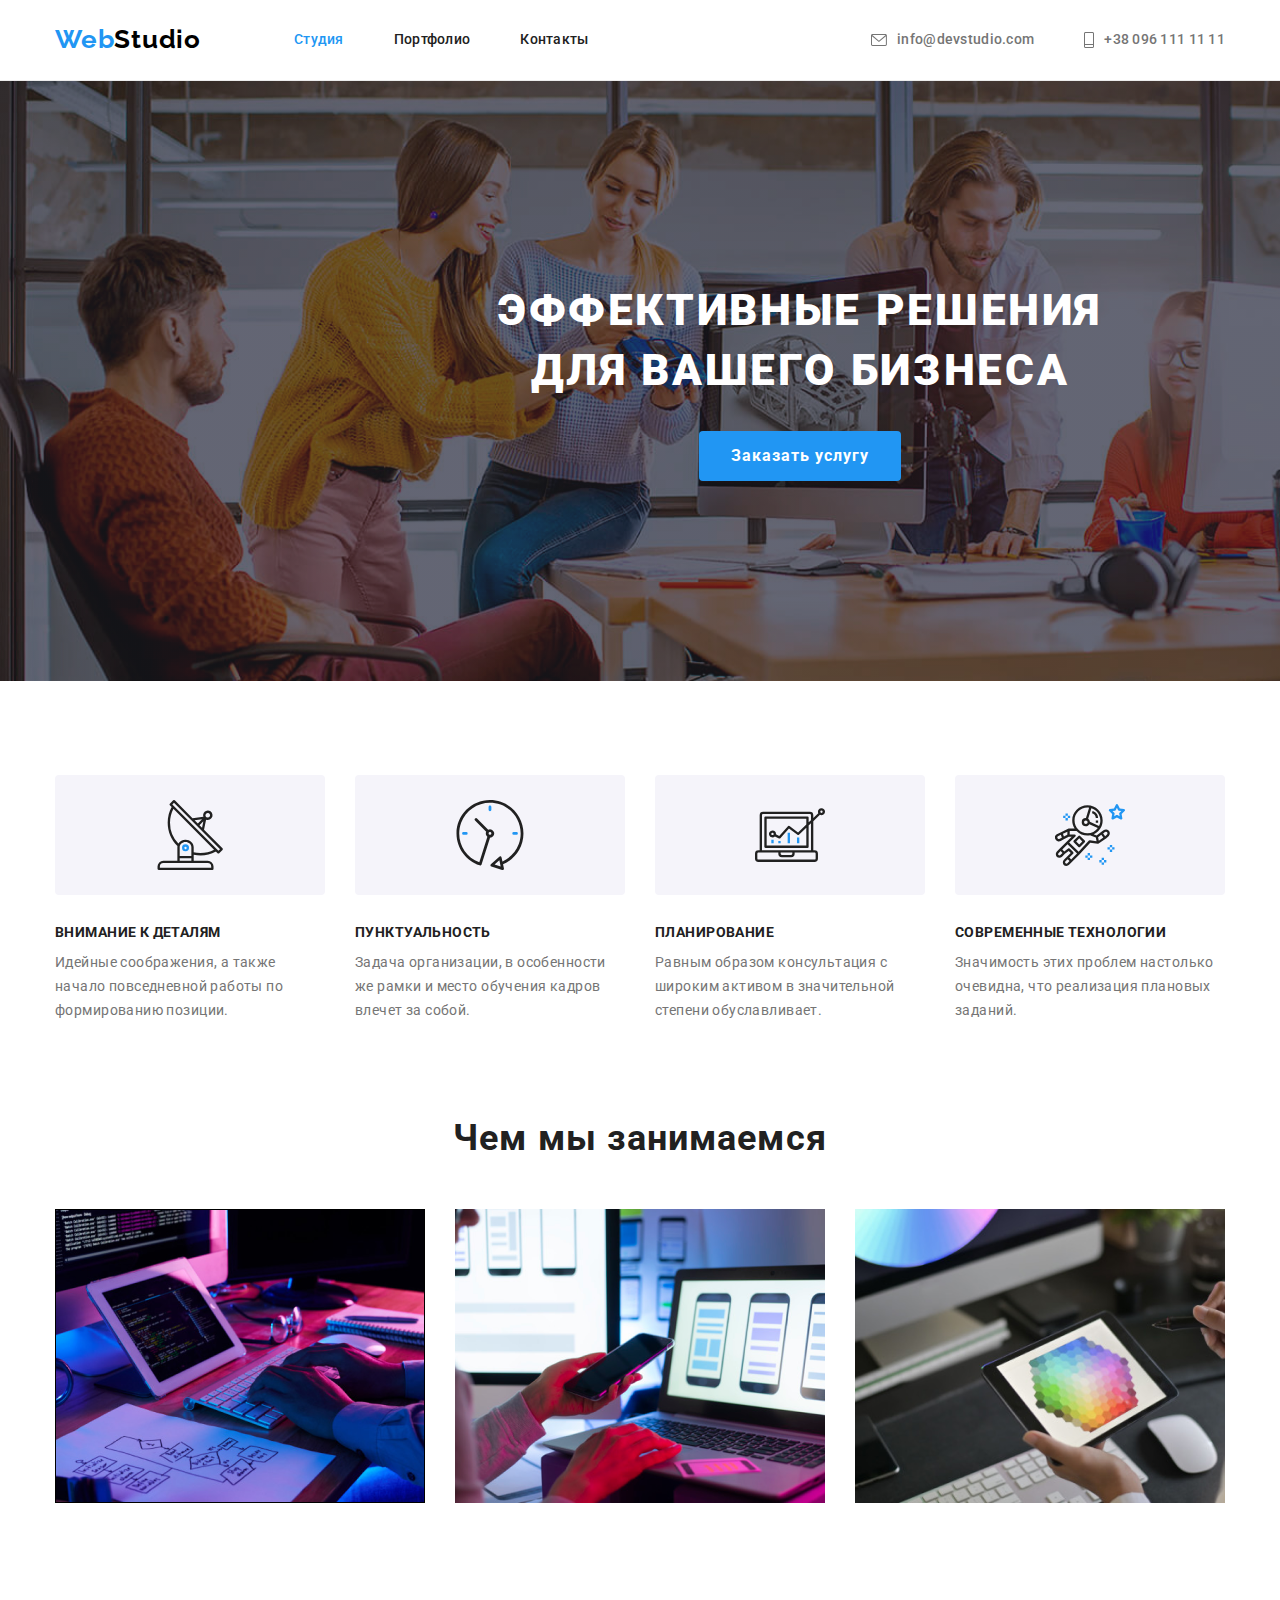
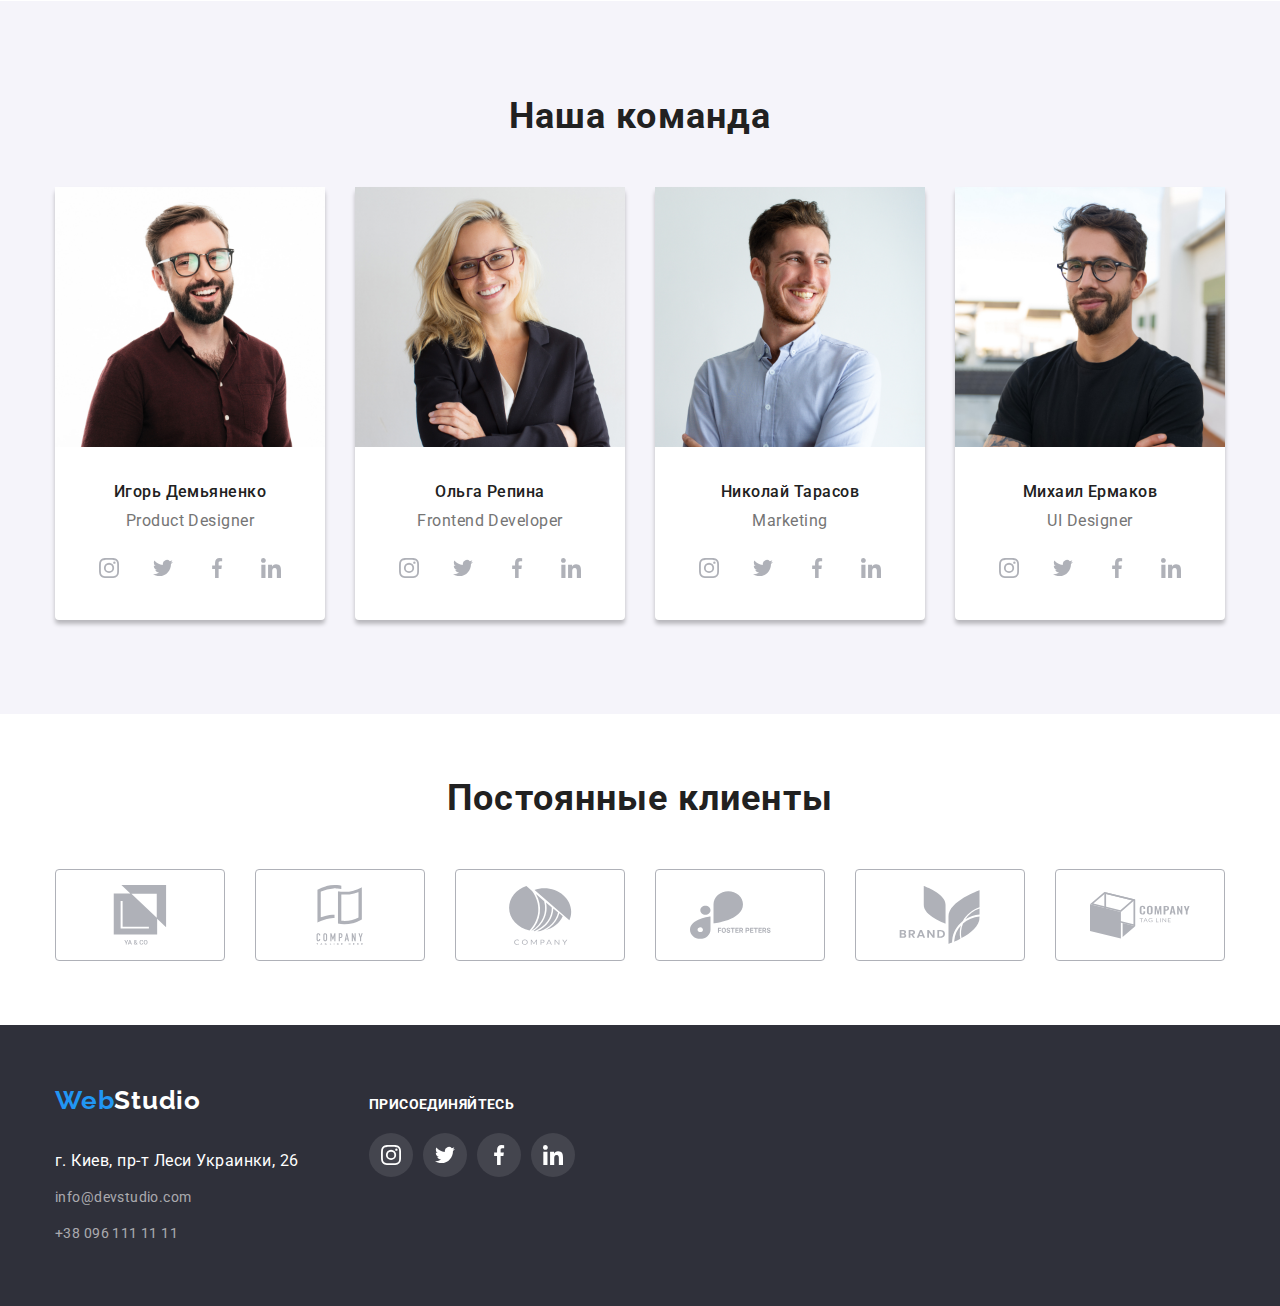
==== index.html @ 95e8246b "копия 4 дз" ====
<!DOCTYPE html>
<html lang="ru">
  <head>
    <meta charset="UTF-8" />
    <meta http-equiv="X-UA-Compatible" content="IE=edge" />
    <meta name="viewport" content="width=device-width, initial-scale=1.0" />
    <link rel="preconnect" href="https://fonts.googleapis.com" />
    <link rel="preconnect" href="https://fonts.gstatic.com" crossorigin />
    <link
      href="https://fonts.googleapis.com/css2?family=Raleway:wght@700&family=Roboto:wght@400;500;700;900&display=swap"
      rel="stylesheet"
    />
    <link
      rel="stylesheet"
      href="https://cdnjs.cloudflare.com/ajax/libs/modern-normalize/1.1.0/modern-normalize.min.css"
    />
    <link rel="stylesheet" href="./css/style.css" />
    <title>Document</title>
  </head>
  <body class="page">
    <!-- Хэдер -->
    <header class="page-header">
      <div class="conteiner main-nav">
        <nav class="main-nav">
          <a href="./index.html" class="logo"
            ><span class="logo-web">Web</span
            ><span class="logo-studio">Studio</span></a
          >
          <ul class="site-nav list">
            <li class="item">
              <a href="./index.html" class="link-nav current">Студия</a>
            </li>
            <li class="item">
              <a href="./portfolio.html" class="link-nav">Портфолио</a>
            </li>
            <li class="item"><a href="" class="link-nav">Контакты</a></li>
          </ul>
        </nav>

        <ul class="auth-nav list">
          <li class="item">
            <a href="mailto:info@devstudio.com" class="linkpadding link-align">
              <svg class="nav-svg" width="16" height="12">
                <use href="./images/icons.svg#icon-envelope"></use>
              </svg>
              info@devstudio.com</a
            >
          </li>
          <li class="item">
            <a href="tel:+380961111111" class="linkpadding link-align">
              <svg class="nav-svg" width="10" height="16">
                <use href="./images/icons.svg#icon-Mobile"></use>
              </svg>
              +38 096 111 11 11</a
            >
          </li>
        </ul>
      </div>
    </header>
    <main>
      <section class="hero">
        <h1 class="hero-title">Эффективные решения <br />для вашего бизнеса</h1>
        <button type="button" class="button primary">Заказать услугу</button>
      </section>
      <section class="section nobottom">
        <div class="conteiner">
          <h2 class="title visually-hidden">Особенности</h2>
          <ul class="list peculiarities">
            <li class="item icon-antena">
              <div class="section-div-svg">
                <svg class="icon-svg" width="70" height="70">
                  <use href="./images/icons.svg#icon-antenna"></use>
                </svg>
              </div>
              <h3 class="subtitle">Внимание к деталям</h3>
              <p class="paragraph">
                Идейные соображения, а также начало повседневной работы по
                формированию позиции.
              </p>
            </li>
            <li class="item icon-clock">
              <div class="section-div-svg">
                <svg class="icon-svg" width="70" height="70">
                  <use href="./images/icons.svg#icon-clock"></use>
                </svg>
              </div>
              <h3 class="subtitle">Пунктуальность</h3>
              <p class="paragraph">
                Задача организации, в особенности же рамки и место обучения
                кадров влечет за собой.
              </p>
            </li>
            <li class="item">
              <div class="section-div-svg">
                <svg class="icon-svg" width="70" height="70">
                  <use href="./images/icons.svg#icon-diagram"></use>
                </svg>
              </div>
              <h3 class="subtitle">Планирование</h3>
              <p class="paragraph">
                Равным образом консультация с широким активом в значительной
                степени обуславливает.
              </p>
            </li>
            <li class="item">
              <div class="section-div-svg">
                <svg class="icon-svg" width="70" height="70">
                  <use href="./images/icons.svg#icon-astronaut"></use>
                </svg>
              </div>
              <h3 class="subtitle">Современные технологии</h3>
              <p class="paragraph">
                Значимость этих проблем настолько очевидна, что реализация
                плановых заданий.
              </p>
            </li>
          </ul>
        </div>
      </section>
      <section class="section">
        <div class="conteiner">
          <h2 class="title">Чем мы занимаемся</h2>
          <ul class="list works">
            <li class="itemwork">
              <img width="370" src="./images/box1.jpg" alt="Написание кода" />
            </li>
            <li class="itemwork">
              <img
                width="370"
                src="./images/box2.jpg"
                alt="Создание приложений"
              />
            </li>
            <li class="itemwork">
              <img width="370" src="./images/box3.jpg" alt="Дизайн" />
            </li>
          </ul>
        </div>
      </section>
      <section class="section bg-section-command">
        <div class="conteiner">
          <h2 class="title">Наша команда</h2>
          <ul class="list command">
            <li class="itemcomand">
              <img
                class="imgcommand"
                src="./images/img1.jpg"
                alt="Игорь Демьяненко"
                width="270"
              />
              <div class="dcommand">
                <h3 class="team">Игорь Демьяненко</h3>
                <p lang="en-GB" class="work">Product Designer</p>
                <ul class="command-svg">
                  <li class="command-li">
                    <a class="button-svg" href=""
                      ><svg class="command-li-svg" width="20" height="20">
                        <use
                          href="./images/icons.svg#icon-instagram"
                        ></use></svg
                    ></a>
                  </li>
                  <li class="command-li">
                    <a class="button-svg" href=""
                      ><svg class="command-li-svg" width="20" height="20">
                        <use href="./images/icons.svg#icon-twitter"></use></svg
                    ></a>
                  </li>
                  <li class="command-li">
                    <a class="button-svg" href=""
                      ><svg class="command-li-svg" width="20" height="20">
                        <use href="./images/icons.svg#icon-facebook"></use></svg
                    ></a>
                  </li>
                  <li class="command-li">
                    <a class="button-svg" href=""
                      ><svg class="command-li-svg" width="20" height="20">
                        <use href="./images/icons.svg#icon-linkedin"></use></svg
                    ></a>
                  </li>
                </ul>
              </div>
            </li>
            <li class="itemcomand">
              <img
                class="imgcommand"
                src="./images/img2.jpg"
                alt="Ольга Репина"
                width="270"
              />
              <div class="dcommand">
                <h3 class="team">Ольга Репина</h3>
                <p lang="en-GB" class="work">Frontend Developer</p>

                <ul class="command-svg">
                  <li class="command-li">
                    <a class="button-svg" href=""
                      ><svg class="command-li-svg" width="20" height="20">
                        <use
                          href="./images/icons.svg#icon-instagram"
                        ></use></svg
                    ></a>
                  </li>
                  <li class="command-li">
                    <a class="button-svg" href=""
                      ><svg class="command-li-svg" width="20" height="20">
                        <use href="./images/icons.svg#icon-twitter"></use></svg
                    ></a>
                  </li>
                  <li class="command-li">
                    <a class="button-svg" href=""
                      ><svg class="command-li-svg" width="20" height="20">
                        <use href="./images/icons.svg#icon-facebook"></use></svg
                    ></a>
                  </li>
                  <li class="command-li">
                    <a class="button-svg" href=""
                      ><svg class="command-li-svg" width="20" height="20">
                        <use href="./images/icons.svg#icon-linkedin"></use></svg
                    ></a>
                  </li>
                </ul>
              </div>
            </li>
            <li class="itemcomand">
              <img
                class="imgcommand"
                src="./images/img3.jpg"
                alt="Николай Тарасов"
                width="270"
              />
              <div class="dcommand">
                <h3 class="team">Николай Тарасов</h3>
                <p lang="en-GB" class="work">Marketing</p>
                <ul class="command-svg">
                  <li class="command-li">
                    <a class="button-svg" href=""
                      ><svg class="command-li-svg" width="20" height="20">
                        <use
                          href="./images/icons.svg#icon-instagram"
                        ></use></svg
                    ></a>
                  </li>
                  <li class="command-li">
                    <a class="button-svg" href=""
                      ><svg class="command-li-svg" width="20" height="20">
                        <use href="./images/icons.svg#icon-twitter"></use></svg
                    ></a>
                  </li>
                  <li class="command-li">
                    <a class="button-svg" href=""
                      ><svg class="command-li-svg" width="20" height="20">
                        <use href="./images/icons.svg#icon-facebook"></use></svg
                    ></a>
                  </li>
                  <li class="command-li">
                    <a class="button-svg" href=""
                      ><svg class="command-li-svg" width="20" height="20">
                        <use href="./images/icons.svg#icon-linkedin"></use></svg
                    ></a>
                  </li>
                </ul>
              </div>
            </li>
            <li class="itemcomand">
              <img
                class="imgcommand"
                src="./images/img4.jpg"
                alt="Михаил Ермаков"
                width="270"
              />
              <div class="dcommand">
                <h3 class="team">Михаил Ермаков</h3>
                <p lang="en-GB" class="work">UI Designer</p>
                <ul class="command-svg">
                  <li class="command-li">
                    <a class="button-svg" href=""
                      ><svg class="command-li-svg" width="20" height="20">
                        <use
                          href="./images/icons.svg#icon-instagram"
                        ></use></svg
                    ></a>
                  </li>
                  <li class="command-li">
                    <a class="button-svg" href=""
                      ><svg class="command-li-svg" width="20" height="20">
                        <use href="./images/icons.svg#icon-twitter"></use></svg
                    ></a>
                  </li>
                  <li class="command-li">
                    <a class="button-svg" href=""
                      ><svg class="command-li-svg" width="20" height="20">
                        <use href="./images/icons.svg#icon-facebook"></use></svg
                    ></a>
                  </li>
                  <li class="command-li">
                    <a class="button-svg" href=""
                      ><svg class="command-li-svg" width="20" height="20">
                        <use href="./images/icons.svg#icon-linkedin"></use></svg
                    ></a>
                  </li>
                </ul>
              </div>
            </li>
          </ul>
        </div>
      </section>
      <section class="clients">
        <div class="conteiner">
          <h2 class="clients-title">Постоянные клиенты</h2>
          <ul class="clients-item">
            <li class="list">
              <a class="clients-button-svg" href=""
                ><svg class="command-li-svg" width="100" height="60">
                  <use href="./images/icons.svg#icon-union"></use></svg
              ></a>
            </li>
            <li class="list">
              <a class="clients-button-svg" href=""
                ><svg class="command-li-svg" width="100" height="60">
                  <use href="./images/icons.svg#icon-tagline"></use></svg
              ></a>
            </li>
            <li class="list">
              <a class="clients-button-svg" href=""
                ><svg class="command-li-svg" width="100" height="60">
                  <use href="./images/icons.svg#icon-company"></use></svg
              ></a>
            </li>
            <li class="list">
              <a class="clients-button-svg" href=""
                ><svg class="command-li-svg" width="100" height="60">
                  <use href="./images/icons.svg#icon-foster"></use></svg
              ></a>
            </li>
            <li class="list">
              <a class="clients-button-svg" href=""
                ><svg class="command-li-svg" width="100" height="60">
                  <use href="./images/icons.svg#icon-brand"></use></svg
              ></a>
            </li>
            <li class="list">
              <a class="clients-button-svg" href=""
                ><svg class="command-li-svg" width="100" height="60">
                  <use href="./images/icons.svg#icon-taglines"></use></svg
              ></a>
            </li>
          </ul>
        </div>
      </section>
    </main>
    <footer class="footer">
      <div class="conteiner footer-conteiner">
        <div class="adress-div">
          <a href="./index.html" class="logof"
            ><span class="logo-web">Web</span
            ><span class="logo-studiow">Studio</span></a
          >
          <address class="fotter adress">
            <p class="footer-par">г. Киев, пр-т Леси Украинки, 26</p>
            <ul class="mail">
              <li class="listf">
                <a href="mailto:info@devstudio.com" class="link-navf"
                  >info@devstudio.com</a
                >
              </li>
              <li class="listf">
                <a href="tel:+380961111111" class="link-navf"
                  >+38 096 111 11 11</a
                >
              </li>
            </ul>
          </address>
        </div>
        <div class="conect-div">
          <p class="footer-conect">присоединяйтесь</p>
          <ul class="list">
            <li class="command-li">
              <a class="footer-button-svg" href=""
                ><svg class="command-li-svg" width="20" height="20">
                  <use href="./images/icons.svg#icon-instagram"></use></svg
              ></a>
            </li>
            <li class="command-li">
              <a class="footer-button-svg" href=""
                ><svg class="command-li-svg" width="20" height="20">
                  <use href="./images/icons.svg#icon-twitter"></use></svg
              ></a>
            </li>
            <li class="command-li">
              <a class="footer-button-svg" href=""
                ><svg class="command-li-svg" width="20" height="20">
                  <use href="./images/icons.svg#icon-facebook"></use></svg
              ></a>
            </li>
            <li class="command-li">
              <a class="footer-button-svg" href=""
                ><svg class="command-li-svg" width="20" height="20">
                  <use href="./images/icons.svg#icon-linkedin"></use></svg
              ></a>
            </li>
          </ul>
        </div>
      </div>
    </footer>
  </body>
</html>
---- css/style.css ----
:root {
  --title-text-color: #212121;
  --primary-text-color: #757575;
  --accent-color: #2196f3;
  --primary-bg-color: #ffffff;
  --primary-white-color: #ffffff;
  --button-bg-color: #f5f4fa;
  --hover-bg-prbutton: #188ce8;
}
h1,
h2,
h3,
h4,
p,
ul {
  margin: 0;
  padding: 0;
}

.page {
  background-color: var(--primary-bg-color);
  color: var(--primary-text-color);
  font-family: Roboto, sans-serif;
}
.conteiner {
  margin-left: auto;
  margin-right: auto;
  width: 1200px;
  padding-left: 15px;
  padding-right: 15px;
}
.page-header {
  border-bottom: 1px solid #ececec;
}
.main-nav {
  display: flex;

  align-items: center;
}
.pnav {
  justify-content: center;
  margin-bottom: 50px;
}
.portfolio-section {
  padding-top: 94px;
  padding-bottom: 94px;
}
.list {
  list-style: none;
  margin-top: 0;
  margin-bottom: 0;
}
.main-nav .list + .list {
  margin-left: 8px;
}
.main-item {
  display: flex;
  flex-wrap: wrap;

  justify-content: center;
}
.litem {
  display: block;
  width: 370px;
  margin-right: 30px;
  margin-bottom: 30px;
}
.litem:nth-child(3n) {
  margin-right: 0;
}
.litem:nth-last-child(-n + 3) {
  margin-bottom: 0;
}

.link-nav {
  display: block;
  padding-top: 32px;
  padding-bottom: 32px;

  color: var(--title-text-color);
  font-weight: 500;
  font-size: 14px;
  line-height: 1.14;
  letter-spacing: 0.02em;
  text-decoration: none;
}
.link-nav:hover,
.link-nav:focus {
  color: var(--accent-color);
}
.link-nav.current {
  color: var(--accent-color);
}
.site-nav {
  display: flex;
  margin-left: 93px;
}
.site-nav .item + .item {
  margin-left: 50px;
}
.link-navf {
  font-size: 14px;
  line-height: 1.7;
  letter-spacing: 0.03em;
  color: rgba(255, 255, 255, 0.6);
  text-decoration: none;
}
.auth-nav {
  display: flex;
}
.auth-nav .item + .item {
  margin-left: 50px;
}
.auth-nav.list {
  margin-left: auto;
}
.linkpadding {
  display: flex;
  align-items: center;
  padding-top: 32px;
  padding-bottom: 32px;

  fill: #757575;
  color: var(--primary-text-color);
  font-weight: 500;
  font-size: 14px;
  line-height: 1.14;
  letter-spacing: 0.02em;
  text-decoration: none;
}
.linkpadding:hover,
.linkpadding:focus,
.alink.linkpadding:focus {
  color: var(--accent-color);
  fill: var(--accent-color);
}
.logo {
  font-family: "Raleway";
  font-weight: 700;
  font-size: 26px;
  line-height: 1.2;
  letter-spacing: 0.03em;
  text-decoration: none;
}
.logof {
  display: block;
  margin-bottom: 30px;
  font-family: "Raleway";
  font-weight: 700;
  font-size: 26px;
  line-height: 1.2;
  letter-spacing: 0.03em;
  text-decoration: none;
}
.logo-studio {
  color: #000000;
}
.logo-studiow {
  color: #ffffff;
  text-decoration: none;
}
.logo-web {
  color: var(--accent-color);
}
.hero {
  width: 1600px;
  margin-left: auto;
  margin-right: auto;
  background-repeat: no-repeat;
  background-size: cover;
  background-position: center;
  background-image: linear-gradient(
      to right,
      rgba(47, 48, 58, 0.4),
      rgba(47, 48, 58, 0.4)
    ),
    url(../images/Img.png);
  text-align: center;
  padding-top: 200px;
  padding-bottom: 200px;
}
.button {
  border-radius: 4px;
  padding: 10px 32px;
  cursor: pointer;
  color: var(--title-text-color);
  background-color: var(--button-bg-color);
  font-family: inherit;
  font-weight: 500;
  font-size: 16px;
  line-height: 1.62;
  letter-spacing: 0.03em;
  text-align: center;
}
.button:hover,
.button:focus {
  background-color: var(--accent-color);
  color: var(--primary-white-color);
  border: none;
}
.button.primary {
  color: var(--primary-white-color);
  background-color: var(--accent-color);
  font-family: inherit;
  font-weight: 700;
  font-size: 16px;
  line-height: 1.88;
  letter-spacing: 0.06em;
  border: none;
}
.button.primary:hover,
.button.primary:focus {
  background-color: var(--hover-bg-prbutton);
  color: var(--primary-white-color);
  border: none;
}
.bportfolio {
  padding: 6px 22px;
  cursor: pointer;
  color: var(--title-text-color);
  background-color: var(--button-bg-color);
  font-family: inherit;
  font-weight: 500;
  font-size: 16px;
  line-height: 1.62;
  letter-spacing: 0.03em;
  text-align: center;
  border: none;
}
.bportfolio:hover,
.bportfolio:focus {
  background-color: var(--accent-color);
  color: var(--primary-white-color);
  border: none;
  box-shadow: 0px 4px 4px 0px rgba(0, 0, 0, 0.25);
}
.hero-title {
  margin-top: 0;
  margin-bottom: 30px;

  color: var(--primary-white-color);
  font-weight: 900;
  font-size: 44px;
  line-height: 1.36;
  text-align: center;
  letter-spacing: 0.06em;
  text-transform: uppercase;
}
.section {
  padding-top: 94px;
  padding-bottom: 94px;
}
.section.nobottom {
  padding-bottom: 0;
}
.title {
  margin-top: 0;
  margin-bottom: 50px;

  color: var(--title-text-color);
  font-weight: 700;
  font-size: 36px;
  line-height: 1.17;
  text-align: center;
  letter-spacing: 0.03em;
}
.visually-hidden {
  position: absolute;
  width: 1px;
  height: 1px;
  margin: -1px;
  border: 0;
  padding: 0;

  white-space: nowrap;
  clip-path: inset(100%);
  clip: rect(0 0 0 0);
  overflow: hidden;
}
.peculiarities {
  display: flex;
}
.subtitle {
  margin-bottom: 10px;
}
.peculiarities .item + .item {
  margin-left: 30px;
}
.peculiarities .item {
  width: 270px;
}
.section .team {
  color: var(--title-text-color);
  font-weight: 500;
  font-size: 16px;
  line-height: 1.19;
  letter-spacing: 0.03em;
}
.section .work {
  line-height: 1.19;
  letter-spacing: 0.03em;
}
.works {
  display: flex;
}
.works .itemwork + .itemwork {
  margin-left: 30px;
}

.command {
  display: flex;
}
.nav-svg {
  margin-right: 10px;
}
.section-div-svg {
  display: flex;
  height: 120px;
  margin-bottom: 30px;
  align-items: center;
  justify-content: center;
  border-radius: 4px;
  background-color: #f5f4fa;
}

.command .itemcomand + .itemcomand {
  margin-left: 30px;
}
.dcommand {
  padding-top: 30px;
  padding-bottom: 30px;
}
.section .subtitle {
  color: var(--title-text-color);
  font-weight: 700;
  font-size: 14px;
  line-height: 1.14;
  letter-spacing: 0.03em;
  text-transform: uppercase;
}
.section .paragraph {
  font-size: 14px;
  line-height: 1.71;
  letter-spacing: 0.03em;
}
.link-portfolio {
  display: block;
  text-decoration: none;
  margin-bottom: 0px;
}
.project-card {
  display: block;
}

.project-card:hover,
.project-card:focus {
  box-shadow: 0px 1px 1px rgba(0, 0, 0, 0.12), 0px 4px 4px rgba(0, 0, 0, 0.06),
    1px 4px 6px rgba(0, 0, 0, 0.16);
}
.link-portfolio .work {
  color: var(--primary-text-color);
  line-height: 1.19;
  letter-spacing: 0.03em;
}
.img-portfolio {
  display: block;
}
.link-portfolio .team {
  color: var(--title-text-color);
  font-weight: 500;
  line-height: 1.19;
  letter-spacing: 0.03em;
}
.divportfolio {
  padding: 20px 24px;
  border-top: none;
  border-right: 1px solid #eeeeee;
  border-bottom: 1px solid #eeeeee;
  border-left: 1px solid #eeeeee;
}

.team {
  margin-bottom: 10px;
}

/* footer */
.adress {
  font-style: normal;
}
.footer {
  font-style: normal;
  background-color: #2f303a;
  padding-top: 60px;
  padding-bottom: 60px;
}
.lfooter {
  margin-bottom: 20px;
}
.listf {
  list-style: none;
  margin-top: 0;
  margin-bottom: 0;
}
.listf:not(:last-child) {
  margin-bottom: 9px;
}
.footer-par {
  margin-bottom: 9px;
  font-style: normal;
  line-height: 1.7;
  letter-spacing: 0.03em;
  color: #ffffff;
}
.mail {
  line-height: 1.7;
  letter-spacing: 0.03em;
  color: rgba(255, 255, 255, 0.6);
}
.footer-conect {
  margin-bottom: 20px;
  font-weight: 700;
  font-size: 14px;
  line-height: 1.14;
  letter-spacing: 0.03em;
  text-transform: uppercase;

  color: #ffffff;
}

.footer .list {
  display: flex;
}
.footer-button-svg {
  width: 44px;
  height: 44px;
  display: flex;
  justify-content: center;
  align-items: center;
  border-radius: 50%;
  border: none;
  cursor: pointer;
  background-color: rgba(255, 255, 255, 0.1);
  fill: #ffffff;
}
.footer-button-svg:hover,
.footer-button-svg:focus {
  background-color: var(--accent-color);
  fill: #ffffff;
}
.footer-conteiner {
  display: flex;
  align-items: baseline;
}
.adress-div {
  margin-right: 70px;
}
.work {
  margin-bottom: 16px;
}
.button-svg {
  width: 44px;
  height: 44px;
  display: flex;
  justify-content: center;
  align-items: center;
  border-radius: 50%;
  border: none;
  cursor: pointer;
  background-color: inherit;

  fill: #afb1b8;
}
.button-svg:hover,
.button-svg:focus {
  background-color: var(--accent-color);
  fill: #ffffff;
}
.bg-section-command {
  background-color: #f5f4fa;
}
.itemcomand {
  text-align: center;

  background-color: var(--primary-white-color);
  border-radius: 4px;
  box-shadow: 0px 4px 4px 0px rgba(0, 0, 0, 0.25);
}
.command-svg {
  list-style: none;
  display: flex;
  justify-content: center;
}

.clients {
  padding-top: 64px;
  padding-bottom: 64px;
}
.command-li {
  margin-right: 10px;
}
.command-li:nth-child(4n) {
  margin-right: 0;
}
.clients-title {
  color: var(--title-text-color);
  margin-bottom: 50px;
  font-weight: 700;
  font-size: 36px;
  line-height: 1.16;
  text-align: center;
  letter-spacing: 0.03em;
}
.clients-button-svg {
  width: 170px;
  height: 92px;
  display: flex;
  justify-content: center;
  align-items: center;
  border-radius: 4px;
  border: 1px solid #afb1b8;
  background-color: inherit;
  cursor: pointer;

  fill: #afb1b8;
}
.clients-button-svg:hover,
.clients-button-svg:focus {
  border: 1px solid var(--accent-color);
  fill: var(--accent-color);
}
.clients-item {
  display: flex;
}
.clients-item .list {
  margin-right: 30px;
  justify-content: center;
}

.clients-item .list:nth-child(6n) {
  margin-right: 0;
}
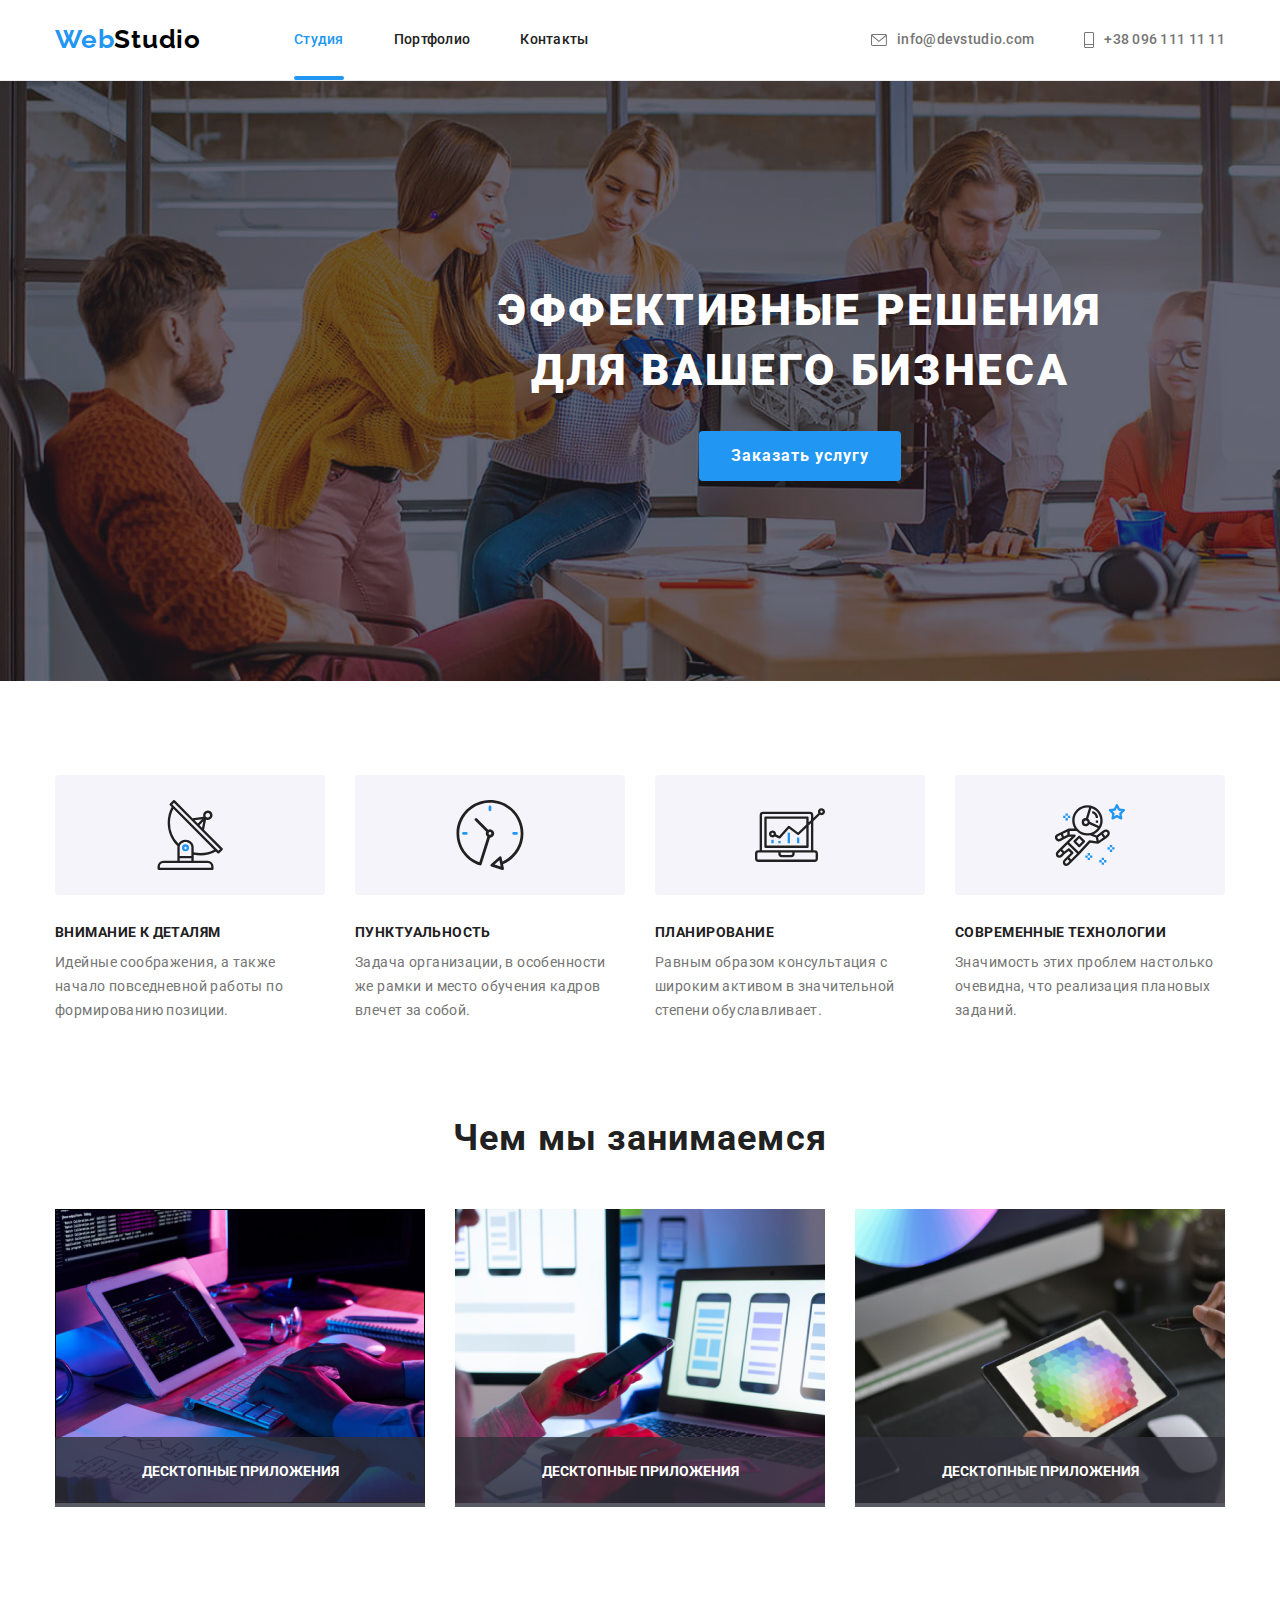
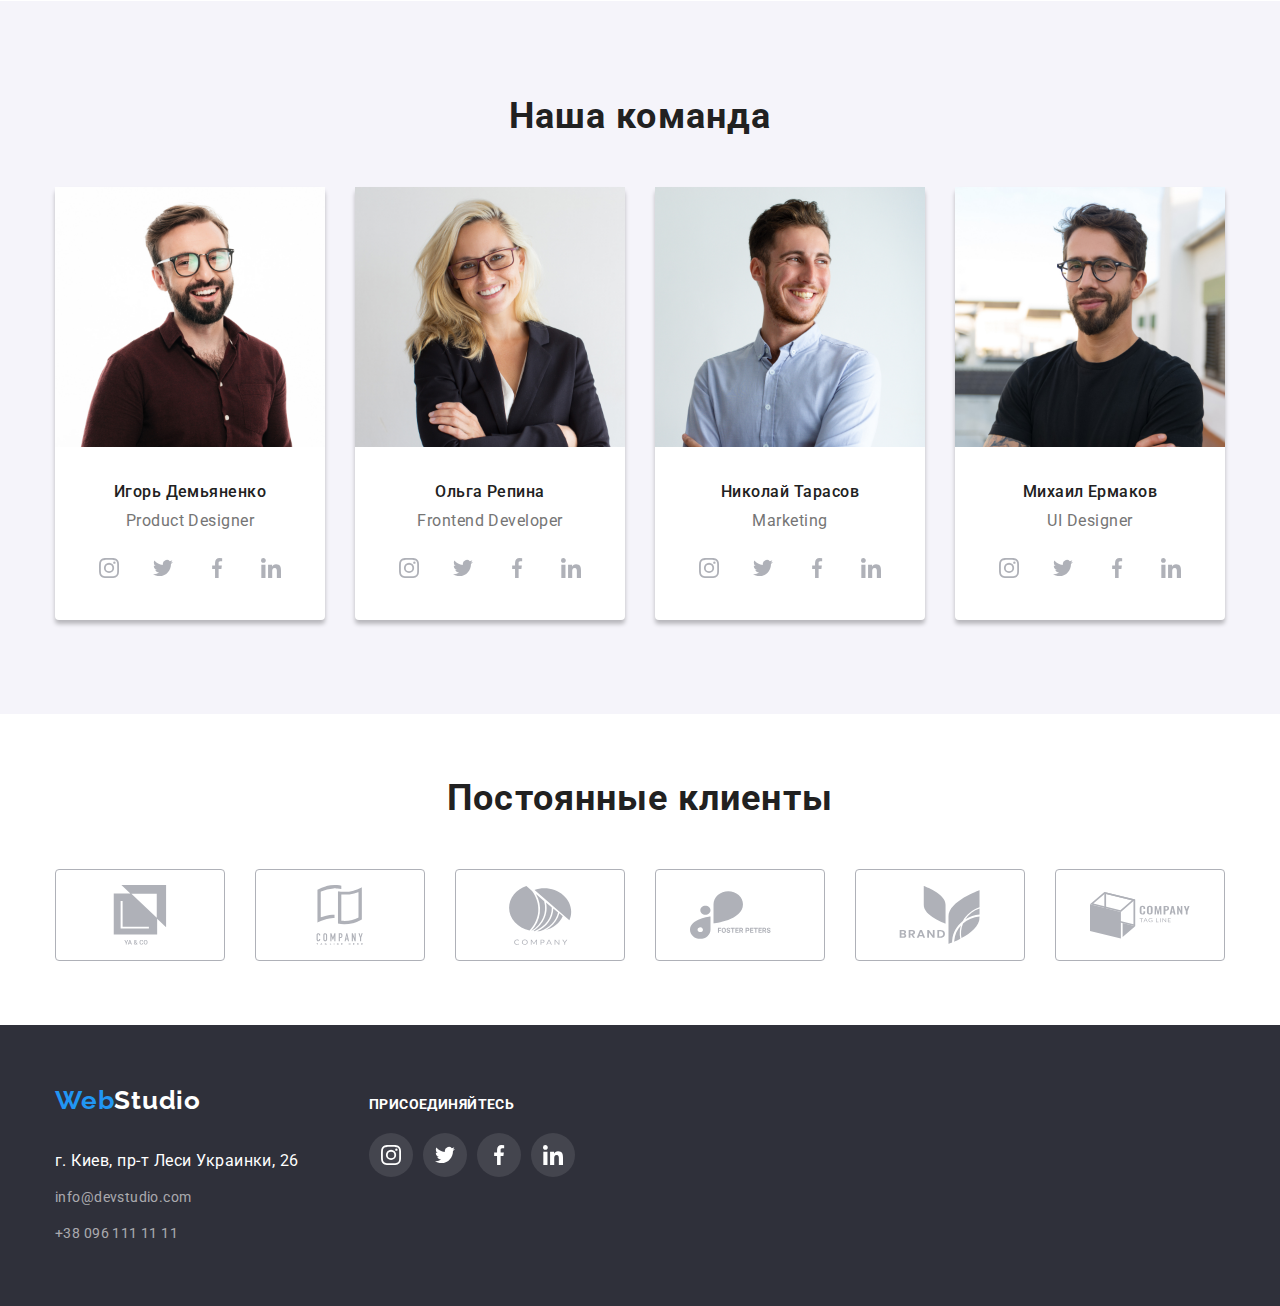
==== commit d37cf55a: "дз5" ====
--- a/index.html
+++ b/index.html
@@ -18,7 +18,6 @@
     <title>Document</title>
   </head>
   <body class="page">
-    <!-- Хэдер -->
     <header class="page-header">
       <div class="conteiner main-nav">
         <nav class="main-nav">
@@ -60,7 +59,9 @@
     <main>
       <section class="hero">
         <h1 class="hero-title">Эффективные решения <br />для вашего бизнеса</h1>
-        <button type="button" class="button primary">Заказать услугу</button>
+        <button type="button" data-modal-open class="button primary">
+          Заказать услугу
+        </button>
       </section>
       <section class="section nobottom">
         <div class="conteiner">
@@ -122,9 +123,11 @@
           <h2 class="title">Чем мы занимаемся</h2>
           <ul class="list works">
             <li class="itemwork">
+              <h3 class="work-item-tittle">Десктопные приложения</h3>
               <img width="370" src="./images/box1.jpg" alt="Написание кода" />
             </li>
             <li class="itemwork">
+              <h3 class="work-item-tittle">Десктопные приложения</h3>
               <img
                 width="370"
                 src="./images/box2.jpg"
@@ -132,6 +135,7 @@
               />
             </li>
             <li class="itemwork">
+              <h3 class="work-item-tittle">Десктопные приложения</h3>
               <img width="370" src="./images/box3.jpg" alt="Дизайн" />
             </li>
           </ul>
@@ -403,5 +407,17 @@
         </div>
       </div>
     </footer>
+    <div data-modal class="backdrop is-hidden">
+      <div class="modal">
+        <button type="button" data-modal-close class="modal-button-close">
+          <svg class="button-close-icon" width="18" height="18">
+            <use
+              href="./images/symbol-defs-close1.svg#icon-cancel-circle"
+            ></use>
+          </svg>
+        </button>
+      </div>
+    </div>
+    <script src="./js/modal.js"></script>
   </body>
 </html>
--- a/css/style.css
+++ b/css/style.css
@@ -6,6 +6,7 @@
   --primary-white-color: #ffffff;
   --button-bg-color: #f5f4fa;
   --hover-bg-prbutton: #188ce8;
+  --timing: cubic-bezier(0.4, 0, 0.2, 1);
 }
 h1,
 h2,
@@ -64,12 +65,18 @@
   width: 370px;
   margin-right: 30px;
   margin-bottom: 30px;
+  cursor: pointer;
+  transition: box-shadow 250ms var(--timing);
 }
 .litem:nth-child(3n) {
   margin-right: 0;
 }
 .litem:nth-last-child(-n + 3) {
   margin-bottom: 0;
+}
+.litem:hover,
+.litem:focus {
+  box-shadow: 0px 4px 4px 0px rgba(0, 0, 0, 0.25);
 }
 
 .link-nav {
@@ -83,13 +90,30 @@
   line-height: 1.14;
   letter-spacing: 0.02em;
   text-decoration: none;
+  position: relative;
+  transition: color 250ms var(--timing);
 }
 .link-nav:hover,
 .link-nav:focus {
   color: var(--accent-color);
 }
 .link-nav.current {
+  position: relative;
   color: var(--accent-color);
+}
+.link-nav.current::after {
+  content: "";
+  display: block;
+  width: 100%;
+  height: 4px;
+  border-radius: 2px;
+  background-color: var(--accent-color);
+
+  position: absolute;
+  left: 0;
+  bottom: 0;
+  opacity: 1;
+  transition: opacity 250ms var(--timing);
 }
 .site-nav {
   display: flex;
@@ -127,6 +151,7 @@
   line-height: 1.14;
   letter-spacing: 0.02em;
   text-decoration: none;
+  transition: color 250ms var(--timing), fill 250ms var(--timing);
 }
 .linkpadding:hover,
 .linkpadding:focus,
@@ -191,6 +216,7 @@
   line-height: 1.62;
   letter-spacing: 0.03em;
   text-align: center;
+  transition: background-color 250ms var(--timing), color 250ms var(--timing);
 }
 .button:hover,
 .button:focus {
@@ -226,6 +252,8 @@
   letter-spacing: 0.03em;
   text-align: center;
   border: none;
+  transition: background-color 250ms var(--timing), color 250ms var(--timing),
+    box-shadow 250ms var(--timing);
 }
 .bportfolio:hover,
 .bportfolio:focus {
@@ -306,6 +334,25 @@
 .works .itemwork + .itemwork {
   margin-left: 30px;
 }
+.itemwork {
+  position: relative;
+}
+.work-item-tittle {
+  position: absolute;
+  bottom: 0px;
+  left: 0;
+  width: 100%;
+  height: 70px;
+  display: flex;
+  justify-content: center;
+  align-items: center;
+  font-size: 14px;
+  line-height: 1.14;
+  text-align: center;
+  text-transform: uppercase;
+  color: var(--primary-white-color);
+  background: rgba(47, 48, 58, 0.8);
+}
 
 .command {
   display: flex;
@@ -350,12 +397,41 @@
 }
 .project-card {
   display: block;
+}
+.project-div {
+  position: relative;
+
+  content: "";
+  top: 0;
+  left: 0;
+  width: 100%;
+  height: 294px;
+  overflow: hidden;
+}
+
+.projects-div-text {
+  position: absolute;
+  top: 0;
+  left: 0;
+  color: var(--primary-white-color);
+  background-color: rgba(33, 150, 243, 0.9);
+  padding: 63px 24px;
+  width: 100%;
+  height: 100%;
+  transform: translateY(101%);
+  transition: transform 250ms var(--timing), box-shadow 250ms var(--timing);
+  font-size: 18px;
+  line-height: 1.56;
 }
 
 .project-card:hover,
 .project-card:focus {
   box-shadow: 0px 1px 1px rgba(0, 0, 0, 0.12), 0px 4px 4px rgba(0, 0, 0, 0.06),
     1px 4px 6px rgba(0, 0, 0, 0.16);
+}
+.project-card:hover .projects-div-text,
+.project-card:focus .projects-div-text {
+  transform: translateY(0);
 }
 .link-portfolio .work {
   color: var(--primary-text-color);
@@ -441,6 +517,7 @@
   cursor: pointer;
   background-color: rgba(255, 255, 255, 0.1);
   fill: #ffffff;
+  transition: background-color 250ms var(--timing), fill 250ms var(--timing);
 }
 .footer-button-svg:hover,
 .footer-button-svg:focus {
@@ -469,6 +546,7 @@
   background-color: inherit;
 
   fill: #afb1b8;
+  transition: background-color 250ms var(--timing), fill 250ms var(--timing);
 }
 .button-svg:hover,
 .button-svg:focus {
@@ -522,6 +600,7 @@
   cursor: pointer;
 
   fill: #afb1b8;
+  transition: border 250ms var(--timing), fill 250ms var(--timing);
 }
 .clients-button-svg:hover,
 .clients-button-svg:focus {
@@ -539,3 +618,64 @@
 .clients-item .list:nth-child(6n) {
   margin-right: 0;
 }
+/* модальное */
+.backdrop {
+  position: fixed;
+  top: 0;
+  left: 0;
+  width: 100%;
+  height: 100%;
+  background-color: rgba(0, 0, 0, 0.4);
+  opacity: 1;
+
+  transition: opacity 250ms var(--timing), visibility 250ms var(--timing);
+}
+.backdrop.is-hidden {
+  opacity: 0;
+  pointer-events: none;
+}
+.modal {
+  position: absolute;
+  top: 50%;
+  left: 50%;
+  transform: translate(-50%, -50%);
+
+  display: block;
+  opacity: 1;
+  min-height: 581px;
+  min-width: 528px;
+  padding: 15px;
+
+  background: var(--primary-white-color);
+  box-shadow: 0px 1px 3px rgba(0, 0, 0, 0.12), 0px 1px 1px rgba(0, 0, 0, 0.14),
+    0px 2px 1px rgba(0, 0, 0, 0.2);
+  border-radius: 4px;
+}
+.backdrop.is-hidden .modal {
+  transform: translate(-50%, -50%) scale(0.5);
+}
+.modal-button-close {
+  position: absolute;
+  top: 8px;
+  right: 8px;
+  width: 50px;
+  height: 50px;
+  display: flex;
+  justify-content: center;
+  align-items: center;
+  cursor: pointer;
+  background-color: var(--primary-white-color);
+
+  border: 1px solid rgb(255, 255, 255);
+  border-radius: 15px;
+  padding: 6px;
+}
+.button-close-icon {
+  display: flex;
+  justify-content: center;
+  align-items: center;
+  background: #ffffff;
+  border: none;
+  width: 11;
+  height: 11;
+}
